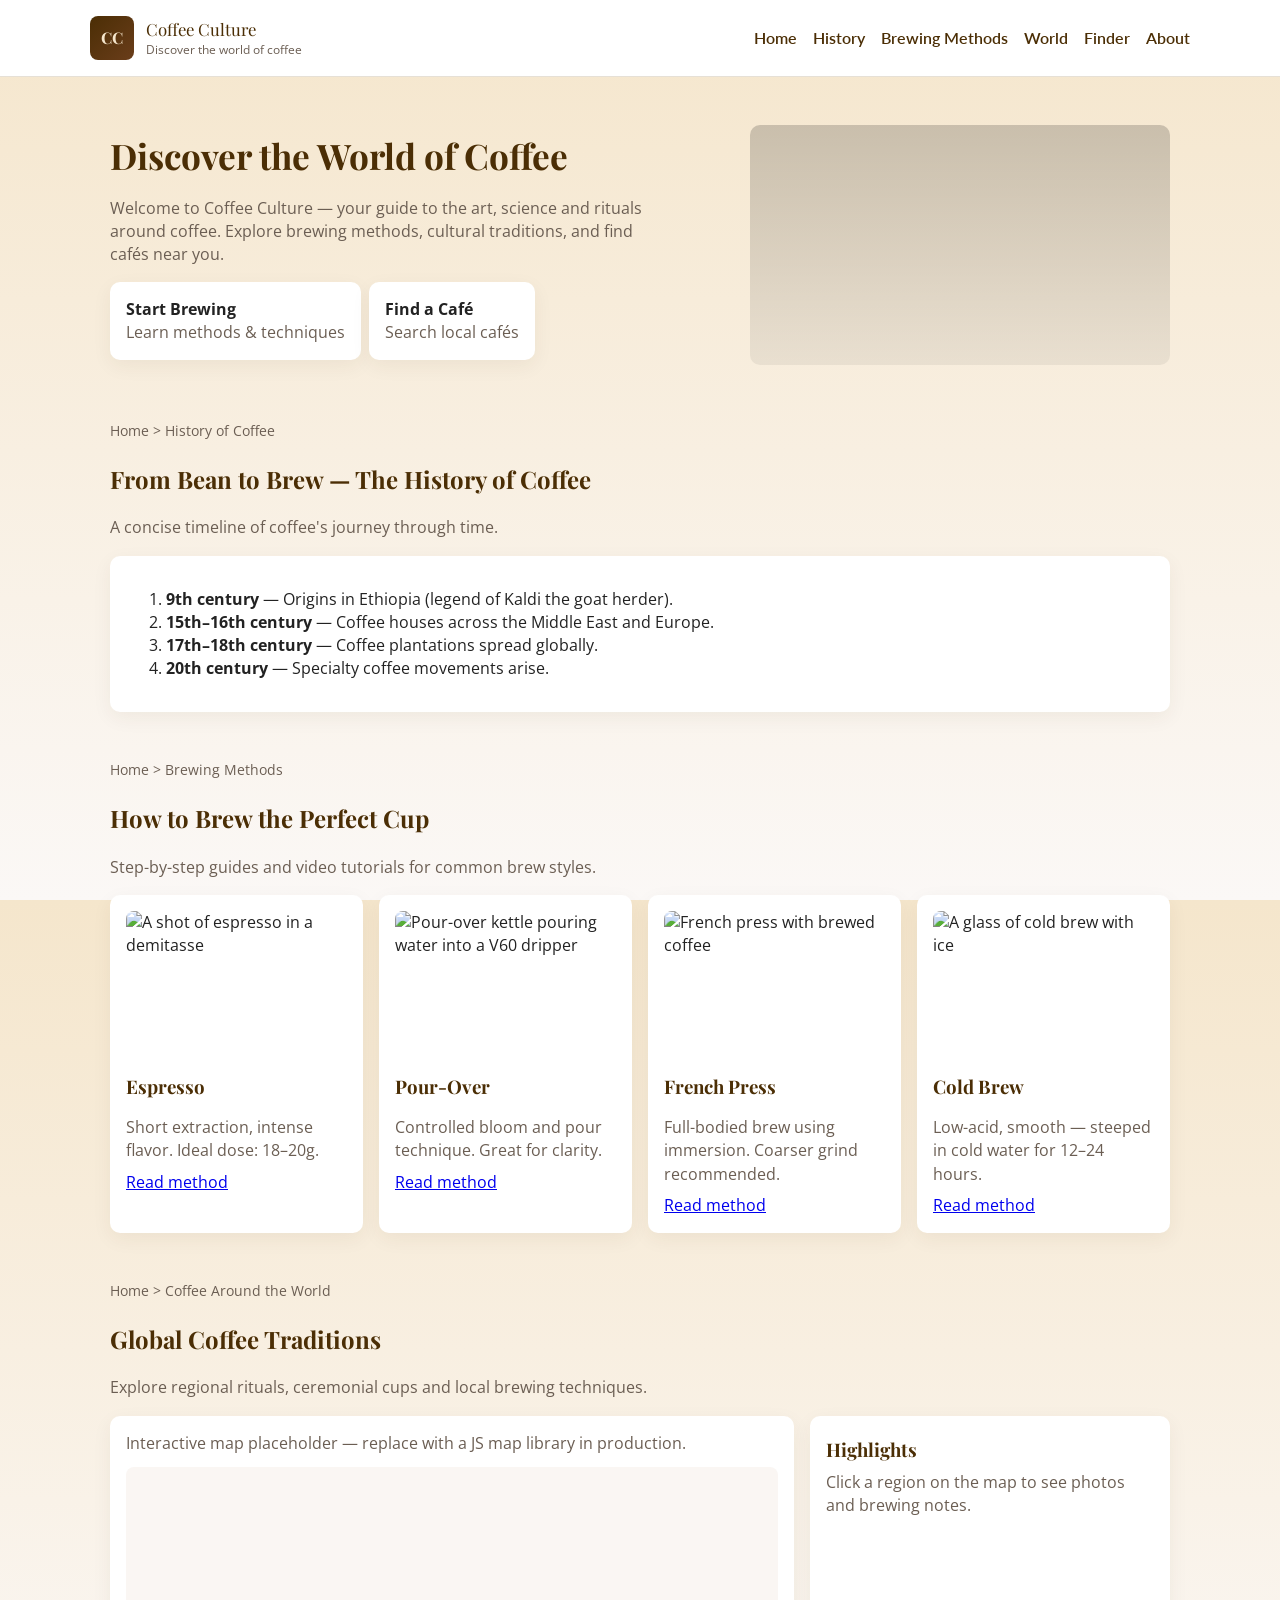
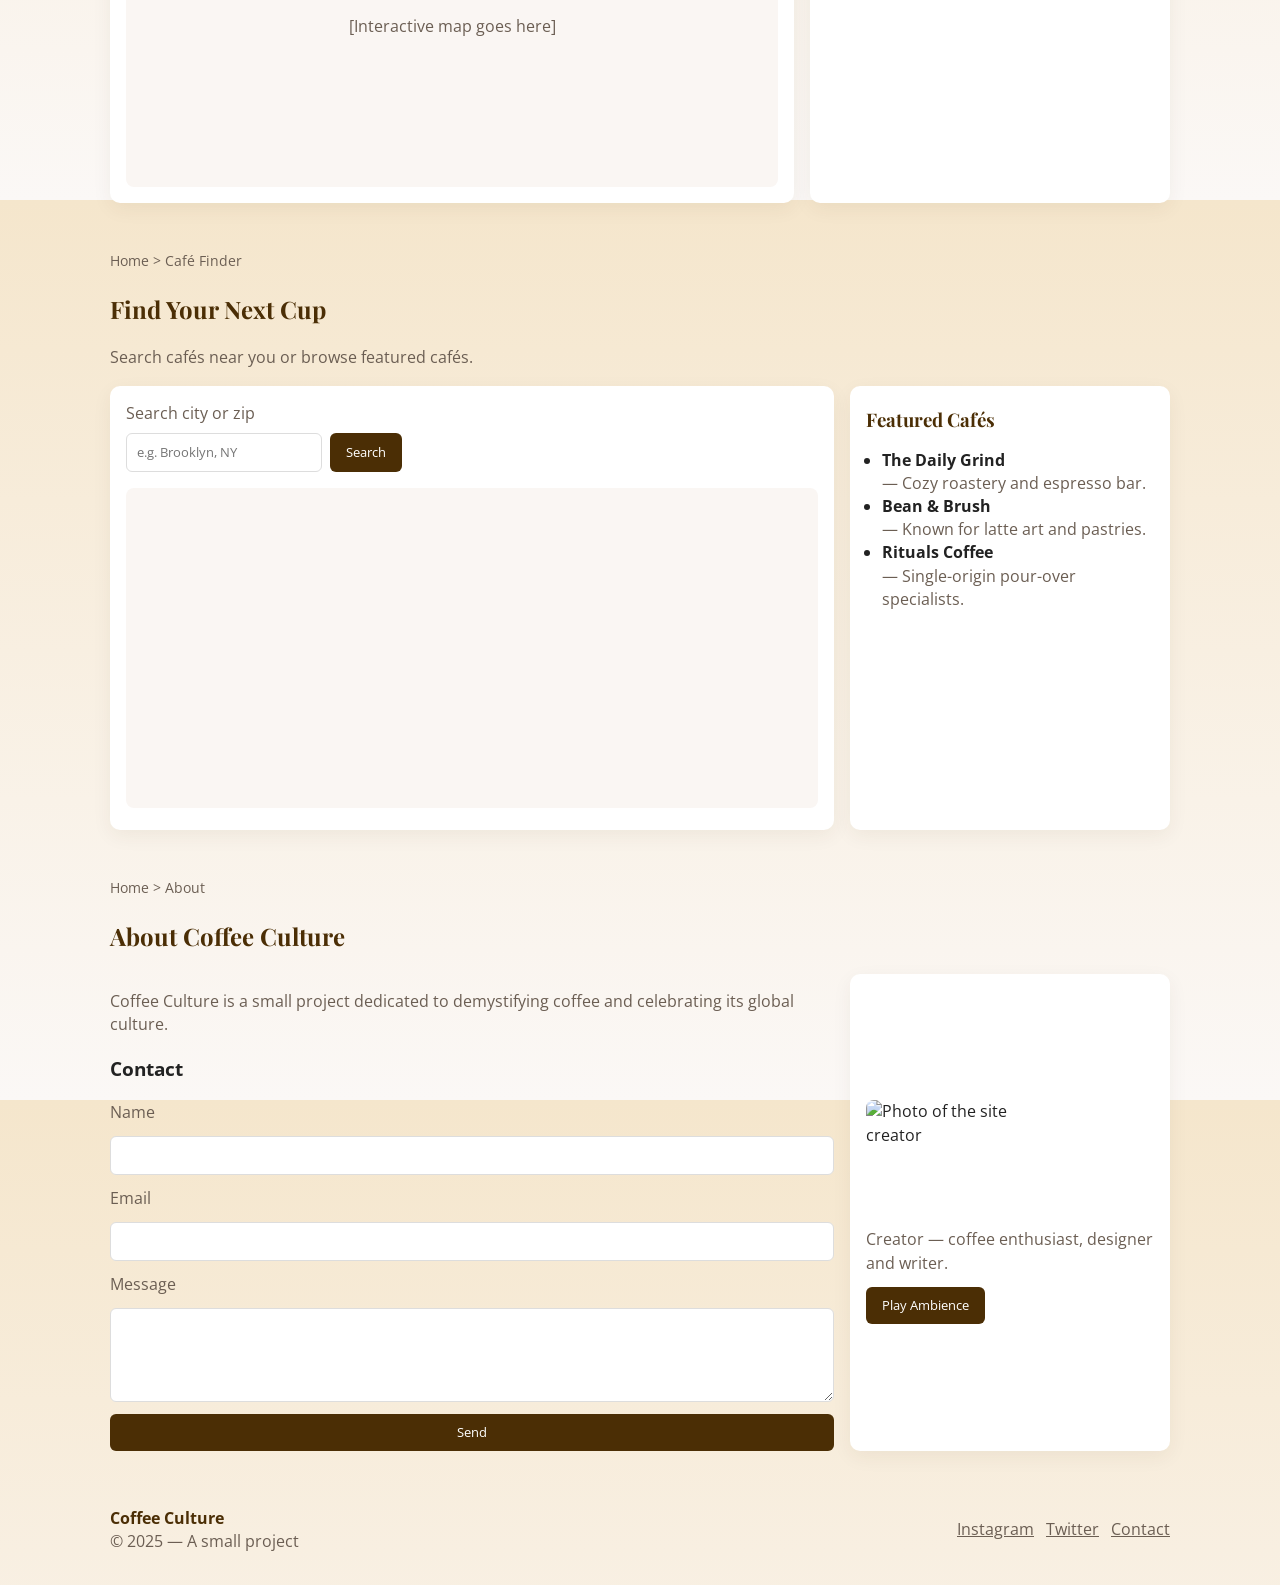
==== index.html @ 2ac93654 "Rename Project/project/index.html to index.html" ====
<!doctype html>
<html lang="en">
<head>
  <meta charset="utf-8" />
  <meta name="viewport" content="width=device-width,initial-scale=1" />
  <title>Coffee Culture — Discover the World of Coffee</title>
  <meta name="description" content="Coffee Culture — guides, history, brewing methods and a café finder." />

  <link href="https://fonts.googleapis.com/css2?family=Playfair+Display:wght@400;700&family=Lato:wght@400;700&family=Open+Sans:wght@300;400;600&display=swap" rel="stylesheet">

  <style>
    :root{
      --coffee-brown: #4B2E05;
      --cream-beige: #F5E6CC;
      --accent-green: #355E3B;
      --white: #FFFFFF;
      --muted: #6b5e53;
      --max-width: 1100px;
      --radius: 10px;
    }

    *{box-sizing:border-box}
    html,body{height:100%;margin:0;font-family:"Open Sans",system-ui,-apple-system,"Segoe UI",Roboto,"Helvetica Neue",Arial;-webkit-font-smoothing:antialiased;-moz-osx-font-smoothing:grayscale}
    body{
      color:#222;
      background:linear-gradient(180deg,var(--cream-beige) 0%, #fbf8f6 100%);
      line-height:1.45;
    }

    .container{max-width:var(--max-width);margin:0 auto;padding:0 1.25rem}

    header{
      background:var(--white);
      border-bottom:1px solid #e6e0d6;
      position:sticky;top:0;z-index:50;
      backdrop-filter: blur(4px);
    }
    .topbar{display:flex;align-items:center;justify-content:space-between;padding:1rem 0}
    .brand{display:flex;align-items:center;gap:.75rem}
    .logo{width:44px;height:44px;border-radius:8px;background:linear-gradient(135deg,var(--coffee-brown),#6a3d1a);display:flex;align-items:center;justify-content:center;color:var(--cream-beige);font-weight:700;font-family:"Playfair Display"}
    .site-title{font-family:"Playfair Display";font-size:1.05rem;color:var(--coffee-brown)}
    nav ul{list-style:none;margin:0;padding:0;display:flex;gap:1rem;align-items:center}
    nav a{color:var(--coffee-brown);text-decoration:none;font-weight:600;font-family:"Lato"}
    .menu-toggle{display:none;background:transparent;border:0;font-size:1.25rem;cursor:pointer}

    .hero{display:grid;grid-template-columns:1fr 420px;align-items:center;padding:3rem 0 2rem;gap:1.25rem}
    .hero-inner{display:flex;flex-direction:column;gap:1rem}
    .hero h1{font-family:"Playfair Display";margin:0;font-size:2.2rem;color:var(--coffee-brown)}
    .hero p{margin:0;max-width:60ch;color:var(--muted)}
    .hero-visual{border-radius:var(--radius);height:240px;background-image:linear-gradient(180deg,rgba(0,0,0,.18),rgba(0,0,0,.06)),url('assets/hero-coffee.jpg');background-size:cover;background-position:center}

    .grid-3{display:grid;grid-template-columns:repeat(3,1fr);gap:1rem}

    .card{background:var(--white);border-radius:var(--radius);padding:1rem;box-shadow:0 6px 20px rgba(75,46,5,0.06)}
    .card h3{margin:.25rem 0 .5rem;font-family:"Playfair Display";color:var(--coffee-brown)}
    .card p{margin:0;color:var(--muted)}
    .muted{color:var(--muted)}
    .center{display:flex;align-items:center;justify-content:center}

    .brews{display:grid;grid-template-columns:repeat(auto-fit,minmax(220px,1fr));gap:1rem}
    .brew-card{display:flex;flex-direction:column;gap:.5rem}
    .brew-card img{width:100%;height:150px;object-fit:cover;border-radius:8px}

    .map-wrap{height:320px;border-radius:8px;overflow:hidden;background:#faf6f3}

    footer{padding:2rem 0;color:var(--muted)}

    form{display:grid;gap:.75rem}
    input,textarea,button,select{font-family:inherit;padding:.6rem;border:1px solid #ddd;border-radius:6px}
    button{background:var(--coffee-brown);color:var(--white);border:0;padding:.6rem 1rem;cursor:pointer;border-radius:6px}

    .modal-backdrop{position:fixed;inset:0;background:rgba(0,0,0,.55);display:none;align-items:center;justify-content:center;padding:1rem;z-index:2000}
    .modal{background:white;max-width:520px;width:100%;border-radius:8px;padding:1.25rem;position:relative;box-shadow:0 8px 24px rgba(0,0,0,.2)}

    @media (max-width:980px){
      .hero{grid-template-columns:1fr;padding:2rem 0}
      nav ul{display:none}
      .menu-toggle{display:inline-block}
    }
    @media (max-width:520px){
      .hero h1{font-size:1.6rem}
    }

    .breadcrumbs{font-size:.9rem;color:var(--muted);margin-bottom:.5rem}
    a.card{color:inherit}
    .sr-only{position:absolute;width:1px;height:1px;padding:0;margin:-1px;overflow:hidden;clip:rect(0,0,0,0);white-space:nowrap;border:0}
  </style>
</head>
<body>
  <a class="sr-only" href="#main">Skip to main content</a>

  <header role="banner">
    <div class="container topbar" role="navigation" aria-label="Top navigation">
      <div class="brand">
        <div class="logo" aria-hidden="true">CC</div>
        <div>
          <div class="site-title">Coffee Culture</div>
          <div style="font-size:.78rem;color:var(--muted)">Discover the world of coffee</div>
        </div>
      </div>

      <nav aria-label="Main navigation">
        <button id="menuToggle" class="menu-toggle" aria-expanded="false" aria-controls="main-nav">☰ Menu</button>
        <ul id="main-nav">
          <li><a href="#home">Home</a></li>
          <li><a href="#history">History</a></li>
          <li><a href="#brewing">Brewing Methods</a></li>
          <li><a href="#world">World</a></li>
          <li><a href="#finder">Finder</a></li>
          <li><a href="#about">About</a></li>
        </ul>
      </nav>
    </div>
  </header>

  <main id="main" class="container" role="main">

    <section id="home" class="hero" aria-labelledby="hero-heading">
      <div class="hero-inner">
        <h1 id="hero-heading">Discover the World of Coffee</h1>
        <p>Welcome to Coffee Culture — your guide to the art, science and rituals around coffee. Explore brewing methods, cultural traditions, and find cafés near you.</p>
        <div style="display:flex;gap:.5rem">
          <a class="card" href="#brewing" style="text-decoration:none;display:inline-block"> <strong>Start Brewing</strong><div class="muted">Learn methods & techniques</div></a>
          <a class="card" href="#finder" style="text-decoration:none;display:inline-block"> <strong>Find a Café</strong><div class="muted">Search local cafés</div></a>
        </div>
      </div>

      <div class="hero-visual" role="img" aria-label="Close-up of roasted coffee beans and a pour-over setup"></div>
    </section>

    <section id="history" style="padding:1.5rem 0">
      <div class="breadcrumbs">Home &gt; History of Coffee</div>
      <h2 style="font-family:'Playfair Display';color:var(--coffee-brown)">From Bean to Brew — The History of Coffee</h2>
      <p class="muted">A concise timeline of coffee's journey through time.</p>
      <article class="card" style="margin-top:1rem">
        <ol>
          <li><strong>9th century</strong> — Origins in Ethiopia (legend of Kaldi the goat herder).</li>
          <li><strong>15th–16th century</strong> — Coffee houses across the Middle East and Europe.</li>
          <li><strong>17th–18th century</strong> — Coffee plantations spread globally.</li>
          <li><strong>20th century</strong> — Specialty coffee movements arise.</li>
        </ol>
      </article>
    </section>

    <section id="brewing" style="padding:1.5rem 0">
      <div class="breadcrumbs">Home &gt; Brewing Methods</div>
      <h2 style="font-family:'Playfair Display';color:var(--coffee-brown)">How to Brew the Perfect Cup</h2>
      <p class="muted">Step-by-step guides and video tutorials for common brew styles.</p>

      <div class="brews" style="margin-top:1rem">
        <article class="brew-card card" tabindex="0" aria-labelledby="espressoTitle">
          <img src="assets/espresso.jpg" alt="A shot of espresso in a demitasse" />
          <h3 id="espressoTitle">Espresso</h3>
          <p class="muted">Short extraction, intense flavor. Ideal dose: 18–20g.</p>
          <a href="#" data-brew="espresso" class="open-brew">Read method</a>
        </article>

        <article class="brew-card card" tabindex="0" aria-labelledby="pourTitle">
          <img src="assets/pourover.jpg" alt="Pour-over kettle pouring water into a V60 dripper" />
          <h3 id="pourTitle">Pour-Over</h3>
          <p class="muted">Controlled bloom and pour technique. Great for clarity.</p>
          <a href="#" data-brew="pourover" class="open-brew">Read method</a>
        </article>

        <article class="brew-card card" tabindex="0" aria-labelledby="pressTitle">
          <img src="assets/frenchpress.jpg" alt="French press with brewed coffee" />
          <h3 id="pressTitle">French Press</h3>
          <p class="muted">Full-bodied brew using immersion. Coarser grind recommended.</p>
          <a href="#" data-brew="press" class="open-brew">Read method</a>
        </article>

        <article class="brew-card card" tabindex="0" aria-labelledby="coldTitle">
          <img src="assets/coldbrew.jpg" alt="A glass of cold brew with ice" />
          <h3 id="coldTitle">Cold Brew</h3>
          <p class="muted">Low-acid, smooth — steeped in cold water for 12–24 hours.</p>
          <a href="#" data-brew="cold" class="open-brew">Read method</a>
        </article>
      </div>
    </section>

    <section id="world" style="padding:1.5rem 0">
      <div class="breadcrumbs">Home &gt; Coffee Around the World</div>
      <h2 style="font-family:'Playfair Display';color:var(--coffee-brown)">Global Coffee Traditions</h2>
      <p class="muted">Explore regional rituals, ceremonial cups and local brewing techniques.</p>

      <div style="display:grid;grid-template-columns:1fr 360px;gap:1rem;margin-top:1rem">
        <div class="card">
          <div class="muted">Interactive map placeholder — replace with a JS map library in production.</div>
          <div class="map-wrap" style="margin-top:.75rem;display:flex;align-items:center;justify-content:center">
            <div class="muted">[Interactive map goes here]</div>
          </div>
        </div>

        <aside class="card" aria-label="Highlights">
          <h3>Highlights</h3>
          <p class="muted">Click a region on the map to see photos and brewing notes.</p>
        </aside>
      </div>
    </section>

    <section id="finder" style="padding:1.5rem 0">
      <div class="breadcrumbs">Home &gt; Café Finder</div>
      <h2 style="font-family:'Playfair Display';color:var(--coffee-brown)">Find Your Next Cup</h2>
      <p class="muted">Search cafés near you or browse featured cafés.</p>

      <div style="display:grid;grid-template-columns:1fr 320px;gap:1rem;margin-top:1rem">
        <div class="card">
          <label for="locSearch" class="muted">Search city or zip</label>
          <div style="display:flex;gap:.5rem;margin-top:.5rem">
            <input id="locSearch" type="search" placeholder="e.g. Brooklyn, NY" aria-label="Search location" />
            <button id="searchBtn">Search</button>
          </div>

          <div style="margin-top:1rem">
            <iframe id="mapFrame" class="map-wrap" src="https://www.google.com/maps/embed?pb=!1m14!1m12!1m3!1d193571.438!2d-74.1180865!3d40.705825!2m3!1f0!2f0!3f0!3m2!1i1024!2i768!4f13.1!5e0!3m2!1sen!2sus!4v1600000000000!5m2!1sen!2sus" style="border:0;width:100%;height:320px" loading="lazy" referrerpolicy="no-referrer-when-downgrade" title="Map with café listings"></iframe>
          </div>
        </div>

        <aside class="card">
          <h3>Featured Cafés</h3>
          <ul style="padding-left:1rem">
            <li><strong>The Daily Grind</strong><div class="muted"> — Cozy roastery and espresso bar.</div></li>
            <li><strong>Bean & Brush</strong><div class="muted"> — Known for latte art and pastries.</div></li>
            <li><strong>Rituals Coffee</strong><div class="muted"> — Single-origin pour-over specialists.</div></li>
          </ul>
        </aside>
      </div>
    </section>

    <section id="about" style="padding:1.5rem 0">
      <div class="breadcrumbs">Home &gt; About</div>
      <h2 style="font-family:'Playfair Display';color:var(--coffee-brown)">About Coffee Culture</h2>
      <div style="display:grid;grid-template-columns:1fr 320px;gap:1rem;margin-top:1rem">
        <div>
          <p class="muted">Coffee Culture is a small project dedicated to demystifying coffee and celebrating its global culture.</p>

          <h3>Contact</h3>
          <form id="contactForm" action="#" onsubmit="alert('Form submission disabled for demo'); return false;">
            <label for="name" class="muted">Name</label>
            <input id="name" name="name" type="text" required />
            <label for="email" class="muted">Email</label>
            <input id="email" name="email" type="email" required />
            <label for="message" class="muted">Message</label>
            <textarea id="message" name="message" rows="4"></textarea>
            <button type="submit">Send</button>
          </form>
        </div>

        <aside class="card center">
          <div>
            <img src="assets/creator.jpg" alt="Photo of the site creator" style="width:180px;height:120px;object-fit:cover;border-radius:8px;display:block;margin-bottom:.5rem" />
            <div class="muted">Creator — coffee enthusiast, designer and writer.</div>
            <div style="margin-top:.75rem">
              <button id="audioBtn" aria-pressed="false">Play Ambience</button>
              <audio id="ambience" loop src="assets/cafe-ambience.mp3" preload="none"></audio>
            </div>
          </div>
        </aside>
      </div>
    </section>

    <div id="brewModal" class="modal-backdrop" aria-hidden="true" role="dialog" aria-modal="true" aria-labelledby="brewModalTitle">
      <div class="modal" role="document">
        <button id="modalClose" aria-label="Close" style="position:absolute;top:.5rem;right:.5rem;background:none;border:0;font-size:1.4rem;cursor:pointer">×</button>
        <h3 id="brewModalTitle" style="font-family:'Playfair Display';color:var(--coffee-brown);margin-top:0"></h3>
        <div id="brewModalBody" class="muted" style="line-height:1.5"></div>
      </div>
    </div>

  </main>

  <footer role="contentinfo">
    <div class="container" style="display:flex;justify-content:space-between;align-items:center">
      <div>
        <strong style="color:var(--coffee-brown)">Coffee Culture</strong>
        <div class="muted">© 2025 — A small project</div>
      </div>
      <div style="display:flex;gap:.75rem;align-items:center">
        <a href="#" aria-label="Instagram" class="muted">Instagram</a>
        <a href="#" aria-label="Twitter" class="muted">Twitter</a>
        <a href="#" aria-label="Email" class="muted">Contact</a>
      </div>
    </div>
  </footer>

  <script>
    (function(){
      const menuToggle = document.getElementById('menuToggle');
      const navList = document.getElementById('main-nav');

      menuToggle?.addEventListener('click', () => {
        const expanded = menuToggle.getAttribute('aria-expanded') === 'true';
        menuToggle.setAttribute('aria-expanded', String(!expanded));
        navList.style.display = (navList.style.display === 'flex') ? '' : 'flex';
      });
    })();

    const BREW_CONTENT = {
      espresso: {
        title: 'Espresso — Method',
        text: `• Grind: Fine (like table salt)<br>
               • Dose: 18–20g<br>
               • Yield: 36–40g<br>
               • Time: 25–30 seconds<br><br>
               <strong>Steps:</strong><br>
               1. Purge & preheat the portafilter.<br>
               2. Distribute and tamp evenly.<br>
               3. Start extraction and stop at 36–40g yield.<br>
               4. Serve immediately.`
      },
      pourover: {
        title: 'Pour-Over — Method',
        text: `• Grind: Medium-fine<br>
               • Ratio: 1:16 coffee-to-water<br>
               • Water Temp: 92–96°C<br><br>
               <strong>Steps:</strong><br>
               1. Rinse filter & warm the dripper.<br>
               2. Add grounds and bloom with 2× dose of water for 30 sec.<br>
               3. Pour slowly in circles, keeping the bed flat.<br>
               4. Total brew time: 2:30–3:30.`
      },
      press: {
        title: 'French Press — Method',
        text: `• Grind: Coarse<br>
               • Ratio: 1:15<br>
               • Water Temp: 93–96°C<br><br>
               <strong>Steps:</strong><br>
               1. Add coffee and hot water, stir gently.<br>
               2. Place lid and steep for 4 minutes.<br>
               3. Plunge slowly and serve.`
      },
      cold: {
        title: 'Cold Brew — Method',
        text: `• Grind: Coarse<br>
               • Ratio: 1:5 concentrate (dilute 1:1 to drink)<br>
               • Brew Time: 12–24 hours<br><br>
               <strong>Steps:</strong><br>
               1. Mix grounds and cold water.<br>
               2. Refrigerate or leave at room temp for 12–24 hours.<br>
               3. Strain twice (mesh + paper).<br>
               4. Dilute & serve over ice.`
      }
    };

    (function(){
      const modalBackdrop = document.getElementById('brewModal');
      const modalTitle = document.getElementById('brewModalTitle');
      const modalBody = document.getElementById('brewModalBody');
      const modalClose = document.getElementById('modalClose');

      function openModal(type){
        const selected = BREW_CONTENT[type];
        if(!selected) return;
        modalTitle.innerHTML = selected.title;
        modalBody.innerHTML = selected.text;
        modalBackdrop.style.display = 'flex';
        modalBackdrop.setAttribute('aria-hidden','false');
        // focus management
        modalClose.focus();
      }

      function closeModal(){
        modalBackdrop.style.display = 'none';
        modalBackdrop.setAttribute('aria-hidden','true');
      }

      document.querySelectorAll('.open-brew').forEach(btn=>{
        btn.addEventListener('click', (e)=>{
          e.preventDefault();
          const type = btn.getAttribute('data-brew');
          openModal(type);
        });
      });

      modalClose.addEventListener('click', closeModal);
      modalBackdrop.addEventListener('click', (e)=>{
        if(e.target === modalBackdrop) closeModal();
      });
      document.addEventListener('keydown', (e)=>{
        if(e.key === 'Escape' && modalBackdrop.style.display === 'flex') closeModal();
      });
    })();

    (function(){
      const searchBtn = document.getElementById('searchBtn');
      const input = document.getElementById('locSearch');
      const frame = document.getElementById('mapFrame');

      function lookupMap(){
        const q = input.value.trim();
        if(!q){ alert('Enter a city or zip to search'); input.focus(); return; }
        const encoded = encodeURIComponent(q + ' cafés');
        frame.src = 'https://www.google.com/maps?q=' + encoded + '&output=embed';
      }

      searchBtn.addEventListener('click', lookupMap);
      input.addEventListener('keydown', (e)=>{ if(e.key === 'Enter') lookupMap(); });
    })();

    (function(){
      const audio = document.getElementById('ambience');
      const btn = document.getElementById('audioBtn');

      btn.addEventListener('click', ()=>{
        if(!audio) return;
        if(audio.paused){
          audio.play();
          btn.textContent = 'Pause Ambience';
          btn.setAttribute('aria-pressed','true');
        } else {
          audio.pause();
          btn.textContent = 'Play Ambience';
          btn.setAttribute('aria-pressed','false');
        }
      });
    })();

    (function(){
      document.querySelectorAll('.card, .brew-card').forEach(el=>{
        el.addEventListener('keydown', (e)=>{
          if(e.key === 'Enter') el.querySelector('a')?.click();
        });
      });
    })();
  </script>
</body>
</html>
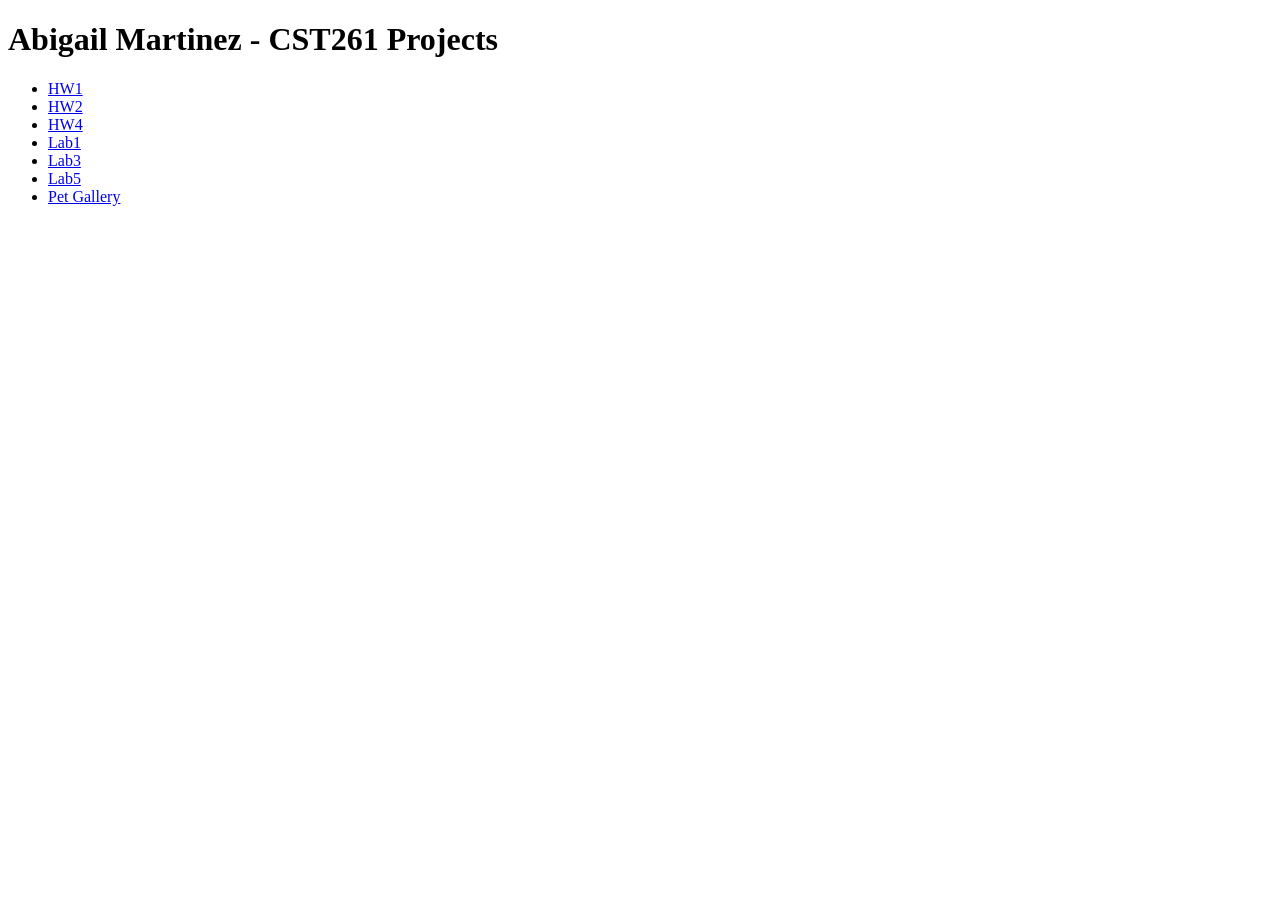
==== commit 29f6525f: "Revise index.html with new title and links Updated the structure and content of the index.html file," ====
--- a/index.html
+++ b/index.html
@@ -1,427 +1,20 @@
-<!doctype html>
+<!DOCTYPE html>
 <html lang="en">
 <head>
-  <meta charset="utf-8" />
-  <meta name="viewport" content="width=device-width,initial-scale=1" />
-  <title>Coffee Culture — Discover the World of Coffee</title>
-  <meta name="description" content="Coffee Culture — guides, history, brewing methods and a café finder." />
-
-  <link href="https://fonts.googleapis.com/css2?family=Playfair+Display:wght@400;700&family=Lato:wght@400;700&family=Open+Sans:wght@300;400;600&display=swap" rel="stylesheet">
-
-  <style>
-    :root{
-      --coffee-brown: #4B2E05;
-      --cream-beige: #F5E6CC;
-      --accent-green: #355E3B;
-      --white: #FFFFFF;
-      --muted: #6b5e53;
-      --max-width: 1100px;
-      --radius: 10px;
-    }
-
-    *{box-sizing:border-box}
-    html,body{height:100%;margin:0;font-family:"Open Sans",system-ui,-apple-system,"Segoe UI",Roboto,"Helvetica Neue",Arial;-webkit-font-smoothing:antialiased;-moz-osx-font-smoothing:grayscale}
-    body{
-      color:#222;
-      background:linear-gradient(180deg,var(--cream-beige) 0%, #fbf8f6 100%);
-      line-height:1.45;
-    }
-
-    .container{max-width:var(--max-width);margin:0 auto;padding:0 1.25rem}
-
-    header{
-      background:var(--white);
-      border-bottom:1px solid #e6e0d6;
-      position:sticky;top:0;z-index:50;
-      backdrop-filter: blur(4px);
-    }
-    .topbar{display:flex;align-items:center;justify-content:space-between;padding:1rem 0}
-    .brand{display:flex;align-items:center;gap:.75rem}
-    .logo{width:44px;height:44px;border-radius:8px;background:linear-gradient(135deg,var(--coffee-brown),#6a3d1a);display:flex;align-items:center;justify-content:center;color:var(--cream-beige);font-weight:700;font-family:"Playfair Display"}
-    .site-title{font-family:"Playfair Display";font-size:1.05rem;color:var(--coffee-brown)}
-    nav ul{list-style:none;margin:0;padding:0;display:flex;gap:1rem;align-items:center}
-    nav a{color:var(--coffee-brown);text-decoration:none;font-weight:600;font-family:"Lato"}
-    .menu-toggle{display:none;background:transparent;border:0;font-size:1.25rem;cursor:pointer}
-
-    .hero{display:grid;grid-template-columns:1fr 420px;align-items:center;padding:3rem 0 2rem;gap:1.25rem}
-    .hero-inner{display:flex;flex-direction:column;gap:1rem}
-    .hero h1{font-family:"Playfair Display";margin:0;font-size:2.2rem;color:var(--coffee-brown)}
-    .hero p{margin:0;max-width:60ch;color:var(--muted)}
-    .hero-visual{border-radius:var(--radius);height:240px;background-image:linear-gradient(180deg,rgba(0,0,0,.18),rgba(0,0,0,.06)),url('assets/hero-coffee.jpg');background-size:cover;background-position:center}
-
-    .grid-3{display:grid;grid-template-columns:repeat(3,1fr);gap:1rem}
-
-    .card{background:var(--white);border-radius:var(--radius);padding:1rem;box-shadow:0 6px 20px rgba(75,46,5,0.06)}
-    .card h3{margin:.25rem 0 .5rem;font-family:"Playfair Display";color:var(--coffee-brown)}
-    .card p{margin:0;color:var(--muted)}
-    .muted{color:var(--muted)}
-    .center{display:flex;align-items:center;justify-content:center}
-
-    .brews{display:grid;grid-template-columns:repeat(auto-fit,minmax(220px,1fr));gap:1rem}
-    .brew-card{display:flex;flex-direction:column;gap:.5rem}
-    .brew-card img{width:100%;height:150px;object-fit:cover;border-radius:8px}
-
-    .map-wrap{height:320px;border-radius:8px;overflow:hidden;background:#faf6f3}
-
-    footer{padding:2rem 0;color:var(--muted)}
-
-    form{display:grid;gap:.75rem}
-    input,textarea,button,select{font-family:inherit;padding:.6rem;border:1px solid #ddd;border-radius:6px}
-    button{background:var(--coffee-brown);color:var(--white);border:0;padding:.6rem 1rem;cursor:pointer;border-radius:6px}
-
-    .modal-backdrop{position:fixed;inset:0;background:rgba(0,0,0,.55);display:none;align-items:center;justify-content:center;padding:1rem;z-index:2000}
-    .modal{background:white;max-width:520px;width:100%;border-radius:8px;padding:1.25rem;position:relative;box-shadow:0 8px 24px rgba(0,0,0,.2)}
-
-    @media (max-width:980px){
-      .hero{grid-template-columns:1fr;padding:2rem 0}
-      nav ul{display:none}
-      .menu-toggle{display:inline-block}
-    }
-    @media (max-width:520px){
-      .hero h1{font-size:1.6rem}
-    }
-
-    .breadcrumbs{font-size:.9rem;color:var(--muted);margin-bottom:.5rem}
-    a.card{color:inherit}
-    .sr-only{position:absolute;width:1px;height:1px;padding:0;margin:-1px;overflow:hidden;clip:rect(0,0,0,0);white-space:nowrap;border:0}
-  </style>
+  <meta charset="UTF-8" />
+  <meta name="viewport" content="width=device-width, initial-scale=1.0" />
+  <title>CST261 Projects</title>
 </head>
 <body>
-  <a class="sr-only" href="#main">Skip to main content</a>
-
-  <header role="banner">
-    <div class="container topbar" role="navigation" aria-label="Top navigation">
-      <div class="brand">
-        <div class="logo" aria-hidden="true">CC</div>
-        <div>
-          <div class="site-title">Coffee Culture</div>
-          <div style="font-size:.78rem;color:var(--muted)">Discover the world of coffee</div>
-        </div>
-      </div>
-
-      <nav aria-label="Main navigation">
-        <button id="menuToggle" class="menu-toggle" aria-expanded="false" aria-controls="main-nav">☰ Menu</button>
-        <ul id="main-nav">
-          <li><a href="#home">Home</a></li>
-          <li><a href="#history">History</a></li>
-          <li><a href="#brewing">Brewing Methods</a></li>
-          <li><a href="#world">World</a></li>
-          <li><a href="#finder">Finder</a></li>
-          <li><a href="#about">About</a></li>
-        </ul>
-      </nav>
-    </div>
-  </header>
-
-  <main id="main" class="container" role="main">
-
-    <section id="home" class="hero" aria-labelledby="hero-heading">
-      <div class="hero-inner">
-        <h1 id="hero-heading">Discover the World of Coffee</h1>
-        <p>Welcome to Coffee Culture — your guide to the art, science and rituals around coffee. Explore brewing methods, cultural traditions, and find cafés near you.</p>
-        <div style="display:flex;gap:.5rem">
-          <a class="card" href="#brewing" style="text-decoration:none;display:inline-block"> <strong>Start Brewing</strong><div class="muted">Learn methods & techniques</div></a>
-          <a class="card" href="#finder" style="text-decoration:none;display:inline-block"> <strong>Find a Café</strong><div class="muted">Search local cafés</div></a>
-        </div>
-      </div>
-
-      <div class="hero-visual" role="img" aria-label="Close-up of roasted coffee beans and a pour-over setup"></div>
-    </section>
-
-    <section id="history" style="padding:1.5rem 0">
-      <div class="breadcrumbs">Home &gt; History of Coffee</div>
-      <h2 style="font-family:'Playfair Display';color:var(--coffee-brown)">From Bean to Brew — The History of Coffee</h2>
-      <p class="muted">A concise timeline of coffee's journey through time.</p>
-      <article class="card" style="margin-top:1rem">
-        <ol>
-          <li><strong>9th century</strong> — Origins in Ethiopia (legend of Kaldi the goat herder).</li>
-          <li><strong>15th–16th century</strong> — Coffee houses across the Middle East and Europe.</li>
-          <li><strong>17th–18th century</strong> — Coffee plantations spread globally.</li>
-          <li><strong>20th century</strong> — Specialty coffee movements arise.</li>
-        </ol>
-      </article>
-    </section>
-
-    <section id="brewing" style="padding:1.5rem 0">
-      <div class="breadcrumbs">Home &gt; Brewing Methods</div>
-      <h2 style="font-family:'Playfair Display';color:var(--coffee-brown)">How to Brew the Perfect Cup</h2>
-      <p class="muted">Step-by-step guides and video tutorials for common brew styles.</p>
-
-      <div class="brews" style="margin-top:1rem">
-        <article class="brew-card card" tabindex="0" aria-labelledby="espressoTitle">
-          <img src="assets/espresso.jpg" alt="A shot of espresso in a demitasse" />
-          <h3 id="espressoTitle">Espresso</h3>
-          <p class="muted">Short extraction, intense flavor. Ideal dose: 18–20g.</p>
-          <a href="#" data-brew="espresso" class="open-brew">Read method</a>
-        </article>
-
-        <article class="brew-card card" tabindex="0" aria-labelledby="pourTitle">
-          <img src="assets/pourover.jpg" alt="Pour-over kettle pouring water into a V60 dripper" />
-          <h3 id="pourTitle">Pour-Over</h3>
-          <p class="muted">Controlled bloom and pour technique. Great for clarity.</p>
-          <a href="#" data-brew="pourover" class="open-brew">Read method</a>
-        </article>
-
-        <article class="brew-card card" tabindex="0" aria-labelledby="pressTitle">
-          <img src="assets/frenchpress.jpg" alt="French press with brewed coffee" />
-          <h3 id="pressTitle">French Press</h3>
-          <p class="muted">Full-bodied brew using immersion. Coarser grind recommended.</p>
-          <a href="#" data-brew="press" class="open-brew">Read method</a>
-        </article>
-
-        <article class="brew-card card" tabindex="0" aria-labelledby="coldTitle">
-          <img src="assets/coldbrew.jpg" alt="A glass of cold brew with ice" />
-          <h3 id="coldTitle">Cold Brew</h3>
-          <p class="muted">Low-acid, smooth — steeped in cold water for 12–24 hours.</p>
-          <a href="#" data-brew="cold" class="open-brew">Read method</a>
-        </article>
-      </div>
-    </section>
-
-    <section id="world" style="padding:1.5rem 0">
-      <div class="breadcrumbs">Home &gt; Coffee Around the World</div>
-      <h2 style="font-family:'Playfair Display';color:var(--coffee-brown)">Global Coffee Traditions</h2>
-      <p class="muted">Explore regional rituals, ceremonial cups and local brewing techniques.</p>
-
-      <div style="display:grid;grid-template-columns:1fr 360px;gap:1rem;margin-top:1rem">
-        <div class="card">
-          <div class="muted">Interactive map placeholder — replace with a JS map library in production.</div>
-          <div class="map-wrap" style="margin-top:.75rem;display:flex;align-items:center;justify-content:center">
-            <div class="muted">[Interactive map goes here]</div>
-          </div>
-        </div>
-
-        <aside class="card" aria-label="Highlights">
-          <h3>Highlights</h3>
-          <p class="muted">Click a region on the map to see photos and brewing notes.</p>
-        </aside>
-      </div>
-    </section>
-
-    <section id="finder" style="padding:1.5rem 0">
-      <div class="breadcrumbs">Home &gt; Café Finder</div>
-      <h2 style="font-family:'Playfair Display';color:var(--coffee-brown)">Find Your Next Cup</h2>
-      <p class="muted">Search cafés near you or browse featured cafés.</p>
-
-      <div style="display:grid;grid-template-columns:1fr 320px;gap:1rem;margin-top:1rem">
-        <div class="card">
-          <label for="locSearch" class="muted">Search city or zip</label>
-          <div style="display:flex;gap:.5rem;margin-top:.5rem">
-            <input id="locSearch" type="search" placeholder="e.g. Brooklyn, NY" aria-label="Search location" />
-            <button id="searchBtn">Search</button>
-          </div>
-
-          <div style="margin-top:1rem">
-            <iframe id="mapFrame" class="map-wrap" src="https://www.google.com/maps/embed?pb=!1m14!1m12!1m3!1d193571.438!2d-74.1180865!3d40.705825!2m3!1f0!2f0!3f0!3m2!1i1024!2i768!4f13.1!5e0!3m2!1sen!2sus!4v1600000000000!5m2!1sen!2sus" style="border:0;width:100%;height:320px" loading="lazy" referrerpolicy="no-referrer-when-downgrade" title="Map with café listings"></iframe>
-          </div>
-        </div>
-
-        <aside class="card">
-          <h3>Featured Cafés</h3>
-          <ul style="padding-left:1rem">
-            <li><strong>The Daily Grind</strong><div class="muted"> — Cozy roastery and espresso bar.</div></li>
-            <li><strong>Bean & Brush</strong><div class="muted"> — Known for latte art and pastries.</div></li>
-            <li><strong>Rituals Coffee</strong><div class="muted"> — Single-origin pour-over specialists.</div></li>
-          </ul>
-        </aside>
-      </div>
-    </section>
-
-    <section id="about" style="padding:1.5rem 0">
-      <div class="breadcrumbs">Home &gt; About</div>
-      <h2 style="font-family:'Playfair Display';color:var(--coffee-brown)">About Coffee Culture</h2>
-      <div style="display:grid;grid-template-columns:1fr 320px;gap:1rem;margin-top:1rem">
-        <div>
-          <p class="muted">Coffee Culture is a small project dedicated to demystifying coffee and celebrating its global culture.</p>
-
-          <h3>Contact</h3>
-          <form id="contactForm" action="#" onsubmit="alert('Form submission disabled for demo'); return false;">
-            <label for="name" class="muted">Name</label>
-            <input id="name" name="name" type="text" required />
-            <label for="email" class="muted">Email</label>
-            <input id="email" name="email" type="email" required />
-            <label for="message" class="muted">Message</label>
-            <textarea id="message" name="message" rows="4"></textarea>
-            <button type="submit">Send</button>
-          </form>
-        </div>
-
-        <aside class="card center">
-          <div>
-            <img src="assets/creator.jpg" alt="Photo of the site creator" style="width:180px;height:120px;object-fit:cover;border-radius:8px;display:block;margin-bottom:.5rem" />
-            <div class="muted">Creator — coffee enthusiast, designer and writer.</div>
-            <div style="margin-top:.75rem">
-              <button id="audioBtn" aria-pressed="false">Play Ambience</button>
-              <audio id="ambience" loop src="assets/cafe-ambience.mp3" preload="none"></audio>
-            </div>
-          </div>
-        </aside>
-      </div>
-    </section>
-
-    <div id="brewModal" class="modal-backdrop" aria-hidden="true" role="dialog" aria-modal="true" aria-labelledby="brewModalTitle">
-      <div class="modal" role="document">
-        <button id="modalClose" aria-label="Close" style="position:absolute;top:.5rem;right:.5rem;background:none;border:0;font-size:1.4rem;cursor:pointer">×</button>
-        <h3 id="brewModalTitle" style="font-family:'Playfair Display';color:var(--coffee-brown);margin-top:0"></h3>
-        <div id="brewModalBody" class="muted" style="line-height:1.5"></div>
-      </div>
-    </div>
-
-  </main>
-
-  <footer role="contentinfo">
-    <div class="container" style="display:flex;justify-content:space-between;align-items:center">
-      <div>
-        <strong style="color:var(--coffee-brown)">Coffee Culture</strong>
-        <div class="muted">© 2025 — A small project</div>
-      </div>
-      <div style="display:flex;gap:.75rem;align-items:center">
-        <a href="#" aria-label="Instagram" class="muted">Instagram</a>
-        <a href="#" aria-label="Twitter" class="muted">Twitter</a>
-        <a href="#" aria-label="Email" class="muted">Contact</a>
-      </div>
-    </div>
-  </footer>
-
-  <script>
-    (function(){
-      const menuToggle = document.getElementById('menuToggle');
-      const navList = document.getElementById('main-nav');
-
-      menuToggle?.addEventListener('click', () => {
-        const expanded = menuToggle.getAttribute('aria-expanded') === 'true';
-        menuToggle.setAttribute('aria-expanded', String(!expanded));
-        navList.style.display = (navList.style.display === 'flex') ? '' : 'flex';
-      });
-    })();
-
-    const BREW_CONTENT = {
-      espresso: {
-        title: 'Espresso — Method',
-        text: `• Grind: Fine (like table salt)<br>
-               • Dose: 18–20g<br>
-               • Yield: 36–40g<br>
-               • Time: 25–30 seconds<br><br>
-               <strong>Steps:</strong><br>
-               1. Purge & preheat the portafilter.<br>
-               2. Distribute and tamp evenly.<br>
-               3. Start extraction and stop at 36–40g yield.<br>
-               4. Serve immediately.`
-      },
-      pourover: {
-        title: 'Pour-Over — Method',
-        text: `• Grind: Medium-fine<br>
-               • Ratio: 1:16 coffee-to-water<br>
-               • Water Temp: 92–96°C<br><br>
-               <strong>Steps:</strong><br>
-               1. Rinse filter & warm the dripper.<br>
-               2. Add grounds and bloom with 2× dose of water for 30 sec.<br>
-               3. Pour slowly in circles, keeping the bed flat.<br>
-               4. Total brew time: 2:30–3:30.`
-      },
-      press: {
-        title: 'French Press — Method',
-        text: `• Grind: Coarse<br>
-               • Ratio: 1:15<br>
-               • Water Temp: 93–96°C<br><br>
-               <strong>Steps:</strong><br>
-               1. Add coffee and hot water, stir gently.<br>
-               2. Place lid and steep for 4 minutes.<br>
-               3. Plunge slowly and serve.`
-      },
-      cold: {
-        title: 'Cold Brew — Method',
-        text: `• Grind: Coarse<br>
-               • Ratio: 1:5 concentrate (dilute 1:1 to drink)<br>
-               • Brew Time: 12–24 hours<br><br>
-               <strong>Steps:</strong><br>
-               1. Mix grounds and cold water.<br>
-               2. Refrigerate or leave at room temp for 12–24 hours.<br>
-               3. Strain twice (mesh + paper).<br>
-               4. Dilute & serve over ice.`
-      }
-    };
-
-    (function(){
-      const modalBackdrop = document.getElementById('brewModal');
-      const modalTitle = document.getElementById('brewModalTitle');
-      const modalBody = document.getElementById('brewModalBody');
-      const modalClose = document.getElementById('modalClose');
-
-      function openModal(type){
-        const selected = BREW_CONTENT[type];
-        if(!selected) return;
-        modalTitle.innerHTML = selected.title;
-        modalBody.innerHTML = selected.text;
-        modalBackdrop.style.display = 'flex';
-        modalBackdrop.setAttribute('aria-hidden','false');
-        // focus management
-        modalClose.focus();
-      }
-
-      function closeModal(){
-        modalBackdrop.style.display = 'none';
-        modalBackdrop.setAttribute('aria-hidden','true');
-      }
-
-      document.querySelectorAll('.open-brew').forEach(btn=>{
-        btn.addEventListener('click', (e)=>{
-          e.preventDefault();
-          const type = btn.getAttribute('data-brew');
-          openModal(type);
-        });
-      });
-
-      modalClose.addEventListener('click', closeModal);
-      modalBackdrop.addEventListener('click', (e)=>{
-        if(e.target === modalBackdrop) closeModal();
-      });
-      document.addEventListener('keydown', (e)=>{
-        if(e.key === 'Escape' && modalBackdrop.style.display === 'flex') closeModal();
-      });
-    })();
-
-    (function(){
-      const searchBtn = document.getElementById('searchBtn');
-      const input = document.getElementById('locSearch');
-      const frame = document.getElementById('mapFrame');
-
-      function lookupMap(){
-        const q = input.value.trim();
-        if(!q){ alert('Enter a city or zip to search'); input.focus(); return; }
-        const encoded = encodeURIComponent(q + ' cafés');
-        frame.src = 'https://www.google.com/maps?q=' + encoded + '&output=embed';
-      }
-
-      searchBtn.addEventListener('click', lookupMap);
-      input.addEventListener('keydown', (e)=>{ if(e.key === 'Enter') lookupMap(); });
-    })();
-
-    (function(){
-      const audio = document.getElementById('ambience');
-      const btn = document.getElementById('audioBtn');
-
-      btn.addEventListener('click', ()=>{
-        if(!audio) return;
-        if(audio.paused){
-          audio.play();
-          btn.textContent = 'Pause Ambience';
-          btn.setAttribute('aria-pressed','true');
-        } else {
-          audio.pause();
-          btn.textContent = 'Play Ambience';
-          btn.setAttribute('aria-pressed','false');
-        }
-      });
-    })();
-
-    (function(){
-      document.querySelectorAll('.card, .brew-card').forEach(el=>{
-        el.addEventListener('keydown', (e)=>{
-          if(e.key === 'Enter') el.querySelector('a')?.click();
-        });
-      });
-    })();
-  </script>
+  <h1>Abigail Martinez - CST261 Projects</h1>
+  <ul>
+    <li><a href="HW1/index.html">HW1</a></li>
+    <li><a href="HW2/index.html">HW2</a></li>
+    <li><a href="HW4/index.html">HW4</a></li>
+    <li><a href="Lab1/HW1/index.html">Lab1</a></li>
+    <li><a href="Lab3/index.html">Lab3</a></li>
+    <li><a href="Lab5/index.html">Lab5</a></li>
+    <li><a href="Pet%20Gallery/index.html">Pet Gallery</a></li>
+  </ul>
 </body>
 </html>
